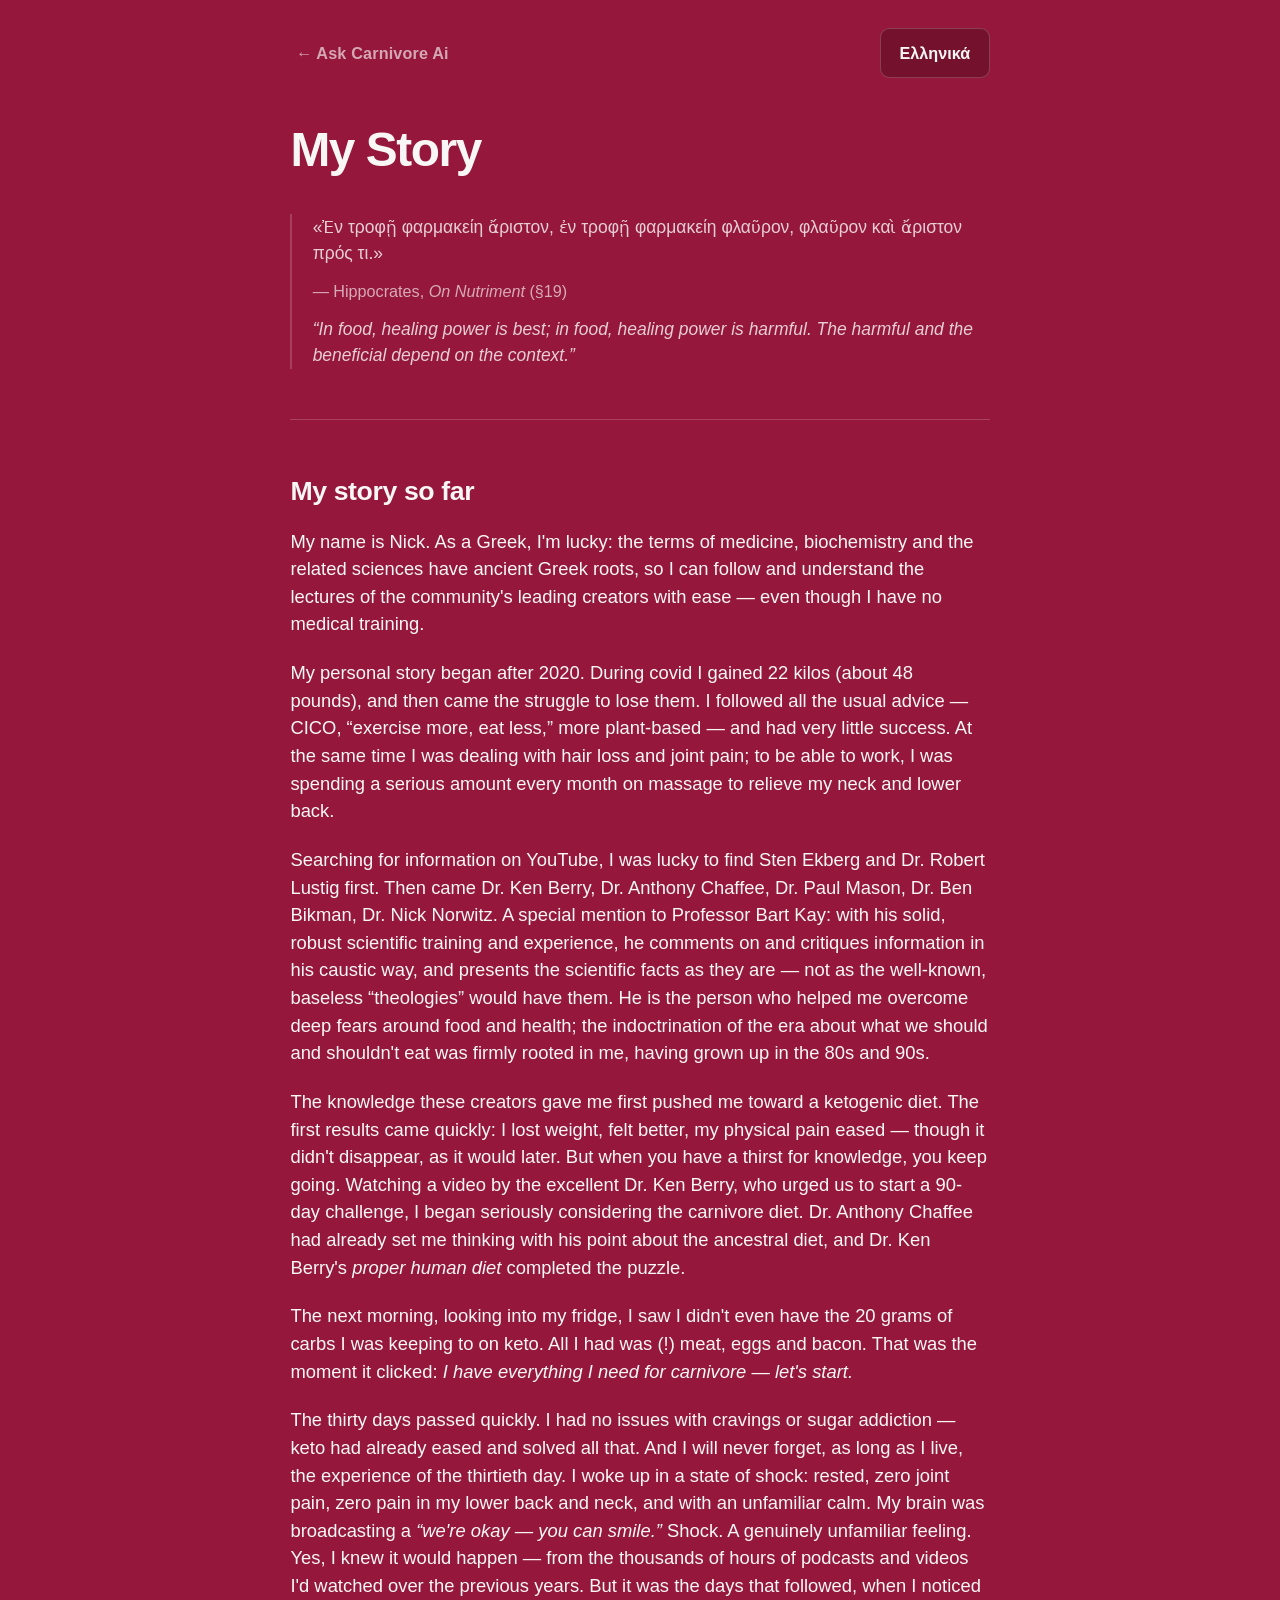
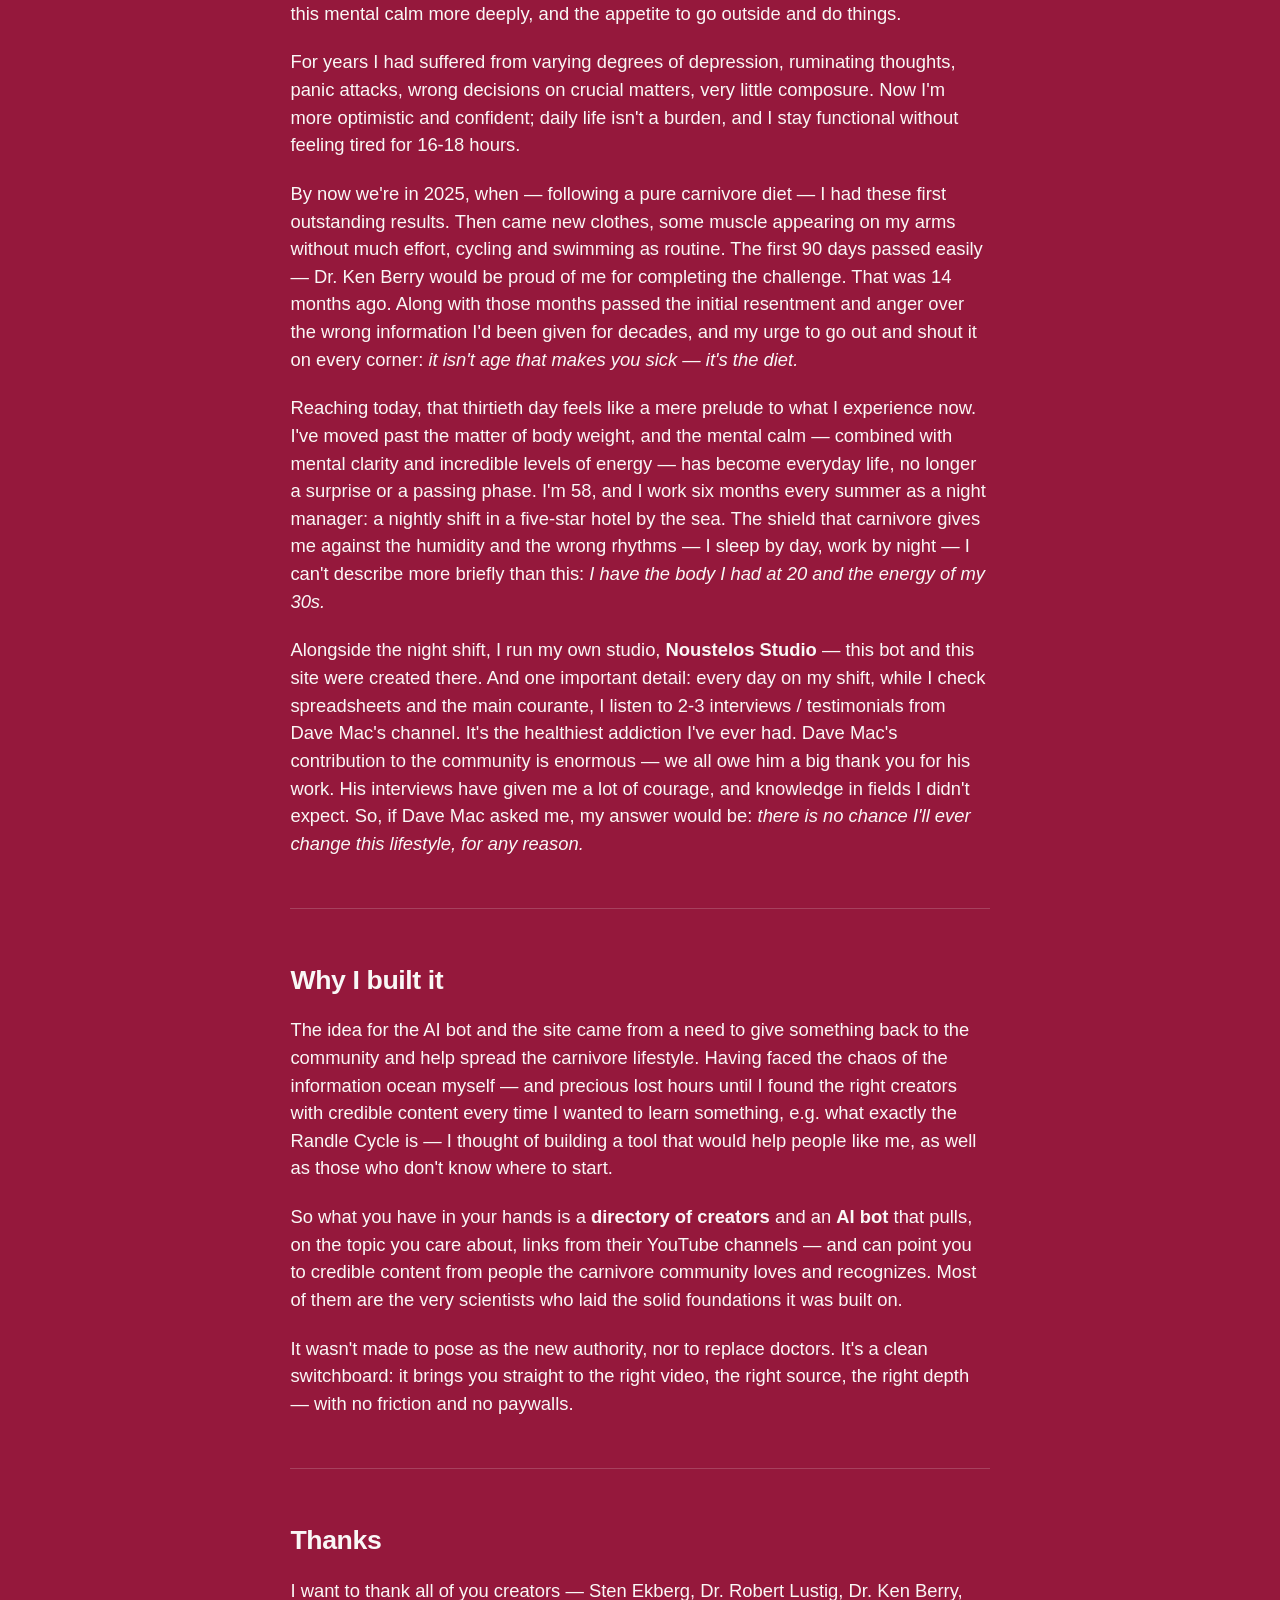
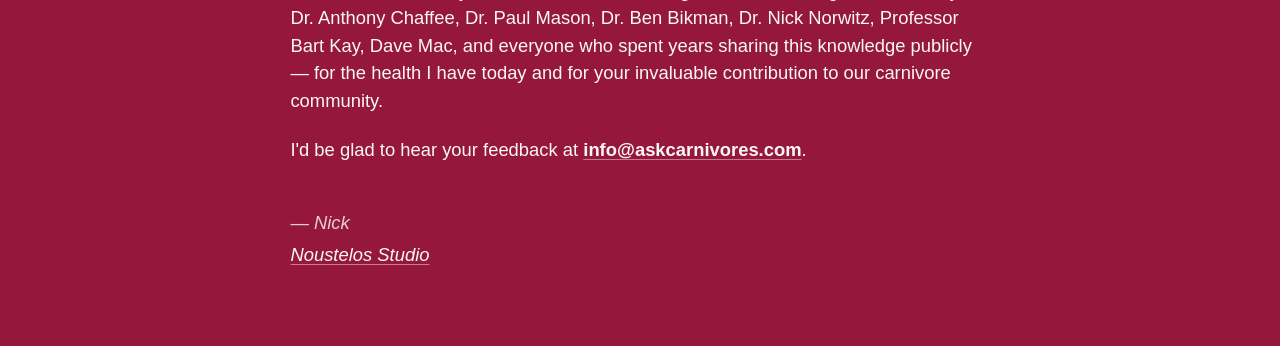
==== about.html @ 3eca60e2 "Give the site a page that says who built it and why /about is the first page here meant to be read r" ====
<!doctype html>
<html lang="en">
<head>
<meta charset="utf-8">
<meta name="viewport" content="width=device-width, initial-scale=1">
<title>My Story — Ask Carnivore Ai</title>
<meta name="description" content="Why Ask Carnivore Ai exists, and the personal story behind it — in English and in Greek.">
<meta name="theme-color" content="#4a1024">
<meta property="og:title" content="My Story — Ask Carnivore Ai">
<meta property="og:description" content="Why Ask Carnivore Ai exists, and the personal story behind it.">
<meta property="og:type" content="article">
<meta property="og:url" content="https://askcarnivore.com/about">
<link rel="icon" href="data:image/svg+xml,%3Csvg xmlns='http://www.w3.org/2000/svg' viewBox='0 0 100 100'%3E%3Ctext y='.9em' font-size='90'%3E%F0%9F%A5%A9%3C/text%3E%3C/svg%3E">
<style>
  /* ------------------------------------------------------------------
     /about — the one page on this site that is read rather than used.

     Deliberately still. The landing cycles through three colours over 27s
     and morphs its mark every 10.8s; underneath two thousand words of
     prose that is a distraction, not an identity. So this page keeps the
     palette and drops the motion, the same trade /embed already makes:
     one resting colour (--c1, wine), no mark, no vignette.

     Bilingual by duplication, not by templating. Both languages ship in
     the markup; English is the one that survives with JavaScript off,
     exactly as the landing's status strip does. The switch at the top is
     the prototype for the landing's own EN/EL toggle — same regex, same
     localStorage key ('lang'), so the two will agree when it lands.
     ------------------------------------------------------------------ */

  *, *::before, *::after {
    border: 0;
    box-sizing: border-box;
    margin: 0;
    padding: 0;
  }

  :root {
    --c1: hsl(343 72% 34%);          /* wine — the landing's resting colour */

    --fg:       hsl(20 20% 97%);
    --fg-soft:  hsl(20 18% 97% / .82);
    --rule:     hsl(20 18% 97% / .18);

    --font: ui-sans-serif, -apple-system, BlinkMacSystemFont, "Segoe UI", Inter,
            Helvetica, Arial, sans-serif;

    font-size: clamp(1rem, 0.95rem + 0.25vw, 1.2rem);
  }

  body {
    min-height: 100svh;
    padding: 1.5rem 1.25rem 4rem;
    /* Static. No animation property at all — see the note at the top. */
    background-color: var(--c1);
    color: var(--fg);
    font-family: var(--font);
    line-height: 1.5;
    -webkit-font-smoothing: antialiased;
    text-rendering: optimizeLegibility;
    overflow-x: hidden;
  }

  /* ---- top bar: the way back, and the way into the other language ---- */

  .bar {
    display: flex;
    align-items: center;
    justify-content: space-between;
    gap: 1rem;
    width: 100%;
    max-width: 38rem;
    margin: 0 auto 2.5rem;
  }

  .home {
    padding: .5rem .3rem;
    color: var(--fg-soft);
    font-size: clamp(.78rem, 3vw, .88rem);
    font-weight: 600;
    letter-spacing: .01em;
    text-decoration: none;
    opacity: .78;
    transition: opacity .25s ease;
  }

  .home:hover,
  .home:focus-visible { opacity: 1; }

  /* Words, not a flag and not "EN | EL": the audience skews 50+ and a
     two-letter code is not a thing you recognise as a control (§16). The
     button always names the language you would be switching TO. */
  .lang {
    flex: none;
    padding: .6rem 1rem;
    /* 2.75rem — a comfortable tap target on a phone, per the same rule. */
    min-height: 2.75rem;
    border: 1px solid var(--rule);
    border-radius: .5rem;
    background: hsl(0 0% 0% / .22);
    color: var(--fg);
    font: inherit;
    font-size: clamp(.78rem, 3vw, .88rem);
    font-weight: 600;
    line-height: 1;
    cursor: pointer;
    transition: background-color .2s ease, border-color .2s ease;
  }

  .lang:hover,
  .lang:focus-visible { background: hsl(0 0% 0% / .34); border-color: hsl(20 18% 97% / .34); }

  .home:focus-visible,
  .lang:focus-visible {
    border-radius: .5rem;
    outline: 2px solid hsl(0 0% 100% / .75);
    outline-offset: 2px;
  }

  /* ---- the reading column ---- */

  article {
    width: 100%;
    max-width: 38rem;
    margin: 0 auto;
  }

  h1 {
    margin-bottom: 2rem;
    font-size: clamp(1.9rem, 7vw, 2.6rem);
    font-weight: 700;
    letter-spacing: -.03em;
    line-height: 1.1;
    text-wrap: balance;
  }

  h2 {
    margin: 3rem 0 1.1rem;
    font-size: clamp(1.2rem, 4.5vw, 1.45rem);
    font-weight: 700;
    letter-spacing: -.015em;
    line-height: 1.2;
  }

  p { margin-bottom: 1.15rem; }

  p:last-child { margin-bottom: 0; }

  /* The epigraph. The Greek is the source, the English under it a gloss —
     so the quotation carries both on both versions of the page, and only
     the attribution line changes language. */
  blockquote {
    margin-bottom: 2.5rem;
    padding-left: 1.1rem;
    border-left: 2px solid var(--rule);
    color: var(--fg-soft);
  }

  blockquote p { margin-bottom: .7rem; font-size: .95em; }
  blockquote p:last-child { margin-bottom: 0; }

  .cite { font-size: .88em; opacity: .8; }
  .gloss { font-style: italic; }

  hr {
    height: 1px;
    margin: 2.75rem 0;
    background: var(--rule);
  }

  /* The sign-off: quieter than the body, and set apart from it. */
  .sign {
    margin-top: 2.5rem;
    color: var(--fg-soft);
    font-style: italic;
  }

  .sign p { margin-bottom: .2rem; }

  a:not(.home):not(.lang) {
    color: var(--fg);
    text-decoration: underline;
    text-underline-offset: .18em;
    text-decoration-color: hsl(20 18% 97% / .45);
    transition: text-decoration-color .25s ease;
  }

  a:not(.home):not(.lang):hover,
  a:not(.home):not(.lang):focus-visible { text-decoration-color: var(--fg); }

  a:not(.home):not(.lang):focus-visible {
    border-radius: .2rem;
    outline: 2px solid hsl(0 0% 100% / .75);
    outline-offset: 2px;
  }

  @media (prefers-reduced-motion: reduce) {
    *, *::before, *::after { transition: none !important; }
  }
</style>
</head>
<body>

  <nav class="bar">
    <!-- Not translated, and deliberately so: the label is the wordmark, which
         is the same in both languages. The arrow carries the "back". -->
    <a class="home" href="/">← Ask Carnivore Ai</a>

    <!-- Hidden until the script takes it over, so a visitor without
         JavaScript is never handed a button that does nothing — the same
         reasoning that makes the landing build its × in script. -->
    <button class="lang" id="lang" type="button" hidden>Ελληνικά</button>
  </nav>

  <!-- ================================================================
       Both languages ship in full. English first and unhidden: it is the
       fallback when there is no script to make a choice.
       ================================================================ -->

  <article id="en" lang="en">
    <h1>My Story</h1>

    <blockquote>
      <p lang="grc">«Ἐν τροφῇ φαρμακείη ἄριστον, ἐν τροφῇ φαρμακείη φλαῦρον, φλαῦρον καὶ ἄριστον πρός τι.»</p>
      <p class="cite">— Hippocrates, <em>On Nutriment</em> (§19)</p>
      <p class="gloss">“In food, healing power is best; in food, healing power is harmful. The harmful and the beneficial depend on the context.”</p>
    </blockquote>

    <hr>

    <h2>My story so far</h2>

    <p>My name is Nick. As a Greek, I'm lucky: the terms of medicine, biochemistry and the related sciences have ancient Greek roots, so I can follow and understand the lectures of the community's leading creators with ease — even though I have no medical training.</p>

    <p>My personal story began after 2020. During covid I gained 22 kilos (about 48 pounds), and then came the struggle to lose them. I followed all the usual advice — CICO, “exercise more, eat less,” more plant-based — and had very little success. At the same time I was dealing with hair loss and joint pain; to be able to work, I was spending a serious amount every month on massage to relieve my neck and lower back.</p>

    <p>Searching for information on YouTube, I was lucky to find Sten Ekberg and Dr. Robert Lustig first. Then came Dr. Ken Berry, Dr. Anthony Chaffee, Dr. Paul Mason, Dr. Ben Bikman, Dr. Nick Norwitz. A special mention to Professor Bart Kay: with his solid, robust scientific training and experience, he comments on and critiques information in his caustic way, and presents the scientific facts as they are — not as the well-known, baseless “theologies” would have them. He is the person who helped me overcome deep fears around food and health; the indoctrination of the era about what we should and shouldn't eat was firmly rooted in me, having grown up in the 80s and 90s.</p>

    <p>The knowledge these creators gave me first pushed me toward a ketogenic diet. The first results came quickly: I lost weight, felt better, my physical pain eased — though it didn't disappear, as it would later. But when you have a thirst for knowledge, you keep going. Watching a video by the excellent Dr. Ken Berry, who urged us to start a 90-day challenge, I began seriously considering the carnivore diet. Dr. Anthony Chaffee had already set me thinking with his point about the ancestral diet, and Dr. Ken Berry's <em>proper human diet</em> completed the puzzle.</p>

    <p>The next morning, looking into my fridge, I saw I didn't even have the 20 grams of carbs I was keeping to on keto. All I had was (!) meat, eggs and bacon. That was the moment it clicked: <em>I have everything I need for carnivore — let's start.</em></p>

    <p>The thirty days passed quickly. I had no issues with cravings or sugar addiction — keto had already eased and solved all that. And I will never forget, as long as I live, the experience of the thirtieth day. I woke up in a state of shock: rested, zero joint pain, zero pain in my lower back and neck, and with an unfamiliar calm. My brain was broadcasting a <em>“we're okay — you can smile.”</em> Shock. A genuinely unfamiliar feeling. Yes, I knew it would happen — from the thousands of hours of podcasts and videos I'd watched over the previous years. But it was the days that followed, when I noticed this mental calm more deeply, and the appetite to go outside and do things.</p>

    <p>For years I had suffered from varying degrees of depression, ruminating thoughts, panic attacks, wrong decisions on crucial matters, very little composure. Now I'm more optimistic and confident; daily life isn't a burden, and I stay functional without feeling tired for 16-18 hours.</p>

    <p>By now we're in 2025, when — following a pure carnivore diet — I had these first outstanding results. Then came new clothes, some muscle appearing on my arms without much effort, cycling and swimming as routine. The first 90 days passed easily — Dr. Ken Berry would be proud of me for completing the challenge. That was 14 months ago. Along with those months passed the initial resentment and anger over the wrong information I'd been given for decades, and my urge to go out and shout it on every corner: <em>it isn't age that makes you sick — it's the diet.</em></p>

    <p>Reaching today, that thirtieth day feels like a mere prelude to what I experience now. I've moved past the matter of body weight, and the mental calm — combined with mental clarity and incredible levels of energy — has become everyday life, no longer a surprise or a passing phase. I'm 58, and I work six months every summer as a night manager: a nightly shift in a five-star hotel by the sea. The shield that carnivore gives me against the humidity and the wrong rhythms — I sleep by day, work by night — I can't describe more briefly than this: <em>I have the body I had at 20 and the energy of my 30s.</em></p>

    <p>Alongside the night shift, I run my own studio, <strong>Noustelos Studio</strong> — this bot and this site were created there. And one important detail: every day on my shift, while I check spreadsheets and the main courante, I listen to 2-3 interviews / testimonials from Dave Mac's channel. It's the healthiest addiction I've ever had. Dave Mac's contribution to the community is enormous — we all owe him a big thank you for his work. His interviews have given me a lot of courage, and knowledge in fields I didn't expect. So, if Dave Mac asked me, my answer would be: <em>there is no chance I'll ever change this lifestyle, for any reason.</em></p>

    <hr>

    <h2>Why I built it</h2>

    <p>The idea for the AI bot and the site came from a need to give something back to the community and help spread the carnivore lifestyle. Having faced the chaos of the information ocean myself — and precious lost hours until I found the right creators with credible content every time I wanted to learn something, e.g. what exactly the Randle Cycle is — I thought of building a tool that would help people like me, as well as those who don't know where to start.</p>

    <p>So what you have in your hands is a <strong>directory of creators</strong> and an <strong>AI bot</strong> that pulls, on the topic you care about, links from their YouTube channels — and can point you to credible content from people the carnivore community loves and recognizes. Most of them are the very scientists who laid the solid foundations it was built on.</p>

    <p>It wasn't made to pose as the new authority, nor to replace doctors. It's a clean switchboard: it brings you straight to the right video, the right source, the right depth — with no friction and no paywalls.</p>

    <hr>

    <h2>Thanks</h2>

    <p>I want to thank all of you creators — Sten Ekberg, Dr. Robert Lustig, Dr. Ken Berry, Dr. Anthony Chaffee, Dr. Paul Mason, Dr. Ben Bikman, Dr. Nick Norwitz, Professor Bart Kay, Dave Mac, and everyone who spent years sharing this knowledge publicly — for the health I have today and for your invaluable contribution to our carnivore community.</p>

    <!-- email_off, exactly as in the landing's footer: Cloudflare's Email
         Address Obfuscation (Scrape Shield, on by default) would otherwise
         rewrite this into a "[email protected]" placeholder and inject a
         decode script to restore it — a script this page's CSP blocks. -->
    <p>I'd be glad to hear your feedback at <strong><!--email_off--><a href="mailto:info@askcarnivores.com">info@askcarnivores.com</a><!--/email_off--></strong>.</p>

    <div class="sign">
      <p>— Nick</p>
      <p><a href="https://noustelos.gr" target="_blank" rel="noopener">Noustelos Studio</a></p>
    </div>
  </article>

  <article id="el" lang="el" hidden>
    <h1>Η ιστορία μου</h1>

    <blockquote>
      <p lang="grc">«Ἐν τροφῇ φαρμακείη ἄριστον, ἐν τροφῇ φαρμακείη φλαῦρον, φλαῦρον καὶ ἄριστον πρός τι.»</p>
      <p class="cite">— Ιπποκράτης, <em>Περί Τροφής</em> (§19)</p>
      <p class="gloss">«Στην τροφή υπάρχει θεραπευτική δύναμη άριστη· στην τροφή υπάρχει και βλαβερή. Το βλαβερό και το άριστο εξαρτώνται από την περίπτωση.»</p>
    </blockquote>

    <hr>

    <h2>Η ιστορία μου μέχρι τώρα</h2>

    <p>Με λένε Nick. Σαν Έλληνας είμαι τυχερός: οι όροι της ιατρικής, της βιοχημείας και των συναφών επιστημών έχουν αρχαιοελληνικές ρίζες, έτσι παρακολουθώ και κατανοώ άνετα τις διαλέξεις των επιφανών δημιουργών της κοινότητας — παρότι δεν έχω ιατρική εκπαίδευση.</p>

    <p>Η προσωπική μου ιστορία ξεκίνησε μετά το 2020. Την εποχή του covid πήρα 22 κιλά (περίπου 48 pounds), και μετά άρχισε ο αγώνας να τα χάσω. Ακολούθησα όλα τα γνωστά — CICO, «ασκήσου περισσότερο, φάε λιγότερο», περισσότερο plant-based — και είχα ελάχιστη επιτυχία. Την ίδια στιγμή αντιμετώπιζα τριχόπτωση και πόνους στις αρθρώσεις· για να μπορώ να δουλεύω, ξόδευα κάθε μήνα ένα σοβαρό ποσό σε μασάζ για ανακούφιση στον αυχένα και τη μέση.</p>

    <p>Αναζητώντας πληροφορίες στο YouTube, είχα την τύχη να βρω πρώτους τον Sten Ekberg και τον Dr. Robert Lustig. Ακολούθησαν ο Dr. Ken Berry, ο Dr. Anthony Chaffee, ο Dr. Paul Mason, ο Dr. Ben Bikman, ο Dr. Nick Norwitz. Ειδική μνεία στον καθηγητή Bart Kay: με τη στέρεη, robust επιστημονική κατάρτιση και εμπειρία του, σχολιάζει και κριτικάρει με καυστικό τρόπο τις πληροφορίες και παρουσιάζει τα επιστημονικά γεγονότα όπως είναι — όχι όπως τα θέλουν οι γνωστές, ανυπόστατες «θεολογίες». Είναι ο άνθρωπος που με βοήθησε να ξεπεράσω ισχυρές φοβίες γύρω από τη διατροφή και την υγεία· το indoctrination της εποχής για το τι πρέπει και τι δεν πρέπει να τρώμε ήταν βαθιά ριζωμένο μέσα μου, καθώς μεγάλωσα στα 80s και τα 90s.</p>

    <p>Η γνώση που μου έδωσαν αυτοί οι δημιουργοί με ώθησε αρχικά στην κετογονική διατροφή. Γρήγορα ήρθαν τα πρώτα αποτελέσματα: έχασα κιλά, ένιωσα καλύτερα, μειώθηκαν οι σωματικοί πόνοι — αλλά δεν εξαφανίστηκαν, όπως θα γινόταν αργότερα. Όταν όμως έχεις τη δίψα για γνώση, συνεχίζεις. Παρακολουθώντας ένα βίντεο του εξαιρετικού Dr. Ken Berry, που μας παρότρυνε να ξεκινήσουμε ένα 90-day challenge, άρχισα να σκέφτομαι σοβαρά να ακολουθήσω την carnivore διατροφή. Με είχε ήδη βάλει σε σκέψεις ο Dr. Anthony Chaffee με την επισήμανσή του για την ancestral diet, και η <em>proper human diet</em> του Dr. Ken Berry αλληλοσυμπλήρωσαν το παζλ.</p>

    <p>Την επόμενη μέρα το πρωί, κοιτάζοντας το ψυγείο μου, είδα ότι δεν είχα καν τα 20 γραμμάρια υδατανθράκων που ακολουθούσα στην keto. Είχα μόνο (!) κρέας, αβγά και bacon. Εκείνη τη στιγμή έγινε το κλικ: <em>έχω ό,τι χρειάζομαι για carnivore — ας το ξεκινήσω.</em></p>

    <p>Οι τριάντα μέρες πέρασαν γρήγορα. Δεν είχα θέματα με cravings ή sugar addiction — η keto τα είχε ήδη απαλύνει και λύσει όλα αυτά. Και δεν θα ξεχάσω ποτέ όσο ζω την εμπειρία της τριακοστής ημέρας. Ξύπνησα σε κατάσταση σοκ: ξεκούραστος, μηδέν πόνοι στις αρθρώσεις, μηδέν πόνοι στη μέση και τον αυχένα, και με μια πρωτόγνωρη ηρεμία. Ο εγκέφαλος εξέπεμπε ένα <em>«είμαστε καλά· μπορείς να χαμογελάσεις»</em>. Σοκ. Ένα αληθινά πρωτόγνωρο συναίσθημα. Ναι, το ήξερα ότι θα συμβεί — από τις χιλιάδες ώρες podcasts και βίντεο που είχα παρακολουθήσει τα προηγούμενα χρόνια. Αλλά ήταν οι μέρες που ακολούθησαν, όπου πρόσεξα περισσότερο αυτή την ψυχική ηρεμία και την όρεξη να βγω έξω, να κάνω πράγματα.</p>

    <p>Για χρόνια υπέφερα από διάφορες διαβαθμίσεις κατάθλιψης, ruminating thoughts, κρίσεις πανικού, λάθος αποφάσεις σε καίρια θέματα, ελάχιστη ψυχραιμία. Πλέον είμαι πιο αισιόδοξος και με αυτοπεποίθηση· η καθημερινότητα δεν είναι βάρος, και είμαι λειτουργικός χωρίς να νιώθω κούραση για 16-18 ώρες.</p>

    <p>Βρισκόμαστε πλέον στο 2025, όταν, ακολουθώντας pure carnivore διατροφή, είχα αυτά τα πρώτα εξαιρετικά αποτελέσματα. Ακολούθησαν αγορές νέων ρούχων, κάποιοι μύες στα χέρια που εμφανίστηκαν χωρίς μεγάλη προσπάθεια, ποδήλατο και κολύμπι ως καθημερινότητα. Οι πρώτες 90 ημέρες πέρασαν άνετα — ο Dr. Ken Berry θα ήταν περήφανος για μένα για την επιτυχή εκπλήρωση του challenge. Από τότε πέρασαν 14 μήνες. Μαζί τους πέρασε και η αρχική αγανάκτηση, ο θυμός για τις λάθος πληροφορίες που μου έδιναν όλες αυτές τις δεκαετίες, και η ανάγκη μου να βγω να το φωνάξω σε κάθε γωνιά: <em>δεν είναι η ηλικία που σας κάνει άρρωστους — είναι η διατροφή.</em></p>

    <p>Φτάνοντας στο σήμερα, εκείνη η τριακοστή ημέρα μοιάζει απλό προεόρτιο για όσα βιώνω τώρα. Έχω ξεπεράσει το θέμα του σωματικού βάρους, και η ψυχική ηρεμία — σε συνδυασμό με πνευματική διαύγεια και απίστευτα επίπεδα ενέργειας — έχει γίνει καθημερινότητα, που έπαψε πια να είναι έκπληξη ή περιοδικό φαινόμενο. Είμαι 58 ετών και εργάζομαι έξι μήνες κάθε καλοκαίρι ως night manager: καθημερινή νυχτερινή βάρδια σε πεντάστερο ξενοδοχείο, δίπλα στη θάλασσα. Την ασπίδα της carnivore απέναντι στην υγρασία και στους λάθος βιορυθμούς — κοιμάμαι μέρα, δουλεύω νύχτα — δεν την περιγράφω συντομότερα από αυτή τη φράση: <em>έχω το σώμα που είχα στα 20 και την ενέργεια των 30 μου.</em></p>

    <p>Παράλληλα με τη νυχτερινή βάρδια, τρέχω το προσωπικό μου studio, το <strong>Noustelos Studio</strong> — από εκεί δημιουργήθηκαν αυτό το bot και το site. Και μια σημαντική λεπτομέρεια: καθημερινά στη βάρδια, όταν ελέγχω λογιστικά φύλλα και το main courante, ακούω 2-3 συνεντεύξεις / testimonials από το κανάλι του Dave Mac. Είναι το πιο υγιές addiction που είχα ποτέ στη ζωή μου. Η συνεισφορά του Dave Mac στην κοινότητα είναι τεράστια — του οφείλουμε όλοι ένα μεγάλο ευχαριστώ για το έργο του. Οι συνεντεύξεις του μού έχουν δώσει πολύ κουράγιο, αλλά και γνώσεις σε πεδία που δεν περίμενα. Οπότε, αν ο Dave Mac με ρωτούσε, θα του απαντούσα: <em>δεν υπάρχει περίπτωση να αλλάξω αυτό το lifestyle στο μέλλον, για κανέναν λόγο.</em></p>

    <hr>

    <h2>Γιατί το έφτιαξα</h2>

    <p>Η ιδέα για το AI bot και το site γεννήθηκε από την ανάγκη να προσφέρω κάτι πίσω στην κοινότητα και να βοηθήσω στη διάδοση του carnivore lifestyle. Έχοντας αντιμετωπίσει ο ίδιος το χάος στον ωκεανό της πληροφορίας — και πολύτιμες χαμένες ώρες μέχρι να βρω σωστούς δημιουργούς με έγκυρο περιεχόμενο κάθε φορά που ήθελα να μάθω κάτι, π.χ. τι ακριβώς είναι το Randle Cycle — σκέφτηκα να φτιάξω ένα εργαλείο που θα βοηθήσει ανθρώπους σαν εμένα, αλλά και όσους δεν ξέρουν από πού να ξεκινήσουν.</p>

    <p>Έχετε λοιπόν στα χέρια σας ένα <strong>ευρετήριο δημιουργών</strong> και ένα <strong>AI bot</strong> που αντλεί, σχετικά με το θέμα που σας ενδιαφέρει, links από τα κανάλια τους στο YouTube — και μπορεί να σας κατευθύνει σε έγκυρο περιεχόμενο από ανθρώπους που αγαπάει και αναγνωρίζει η carnivore κοινότητα. Οι περισσότεροι είναι οι ίδιοι οι επιστήμονες που έβαλαν τις γερές βάσεις πάνω στις οποίες αυτή χτίστηκε.</p>

    <p>Δεν φτιάχτηκε για να παραστήσει τη νέα αυθεντία ούτε για να αντικαταστήσει τους γιατρούς. Είναι ένας καθαρός τηλεφωνητής/διανομέας: σας φέρνει κατευθείαν στο σωστό βίντεο, στη σωστή πηγή, στο σωστό επίπεδο βάθους — χωρίς τριβή και χωρίς paywalls.</p>

    <hr>

    <h2>Ευχαριστίες</h2>

    <p>Θέλω να ευχαριστήσω όλους εσάς τους δημιουργούς — τον Sten Ekberg, τον Dr. Robert Lustig, τον Dr. Ken Berry, τον Dr. Anthony Chaffee, τον Dr. Paul Mason, τον Dr. Ben Bikman, τον Dr. Nick Norwitz, τον καθηγητή Bart Kay, τον Dave Mac, και όλους όσους αφιέρωσαν χρόνια για να μοιραστούν αυτή τη γνώση δημόσια — για την υγεία που έχω σήμερα και για τη σημαντικότατη προσφορά σας στην carnivore κοινότητά μας.</p>

    <p>Θα χαρώ πολύ να έχω το feedback σας στο <strong><!--email_off--><a href="mailto:info@askcarnivores.com">info@askcarnivores.com</a><!--/email_off--></strong>.</p>

    <div class="sign">
      <p>— Nick</p>
      <p><a href="https://noustelos.gr" target="_blank" rel="noopener">Noustelos Studio</a></p>
    </div>
  </article>

<script>
  /* The language switch.

     Prototype for the landing's own EN/EL toggle, so the pieces it shares
     with the status strip are shared deliberately: the same /^el\b/i test
     against navigator.language, and the same try-wrapped localStorage —
     a locked-down browser throws on access rather than returning null, and
     a preference is not worth an exception that stops the file running.

     Precedence is: a stored choice first, the browser's language second.
     Once someone has picked, the browser stops getting a vote. */
  (function () {
    var en = document.getElementById('en');
    var el = document.getElementById('el');
    var button = document.getElementById('lang');

    var store = function (fn) { try { return fn(localStorage); } catch (e) { return null; } };

    var saved = store(function (s) { return s.getItem('lang'); });
    var lang = saved === 'el' || saved === 'en'
      ? saved
      : (/^el\b/i.test(navigator.language || '') ? 'el' : 'en');

    /* The button always names the language you would switch TO, which is
       also the language its own label is written in — so it reads to
       someone who cannot read the page they are currently looking at. */
    function apply(next) {
      lang = next;
      var greek = lang === 'el';

      en.hidden = greek;
      el.hidden = !greek;

      document.documentElement.lang = lang;
      document.title = greek
        ? 'Η ιστορία μου — Ask Carnivore Ai'
        : 'My Story — Ask Carnivore Ai';

      button.textContent = greek ? 'English' : 'Ελληνικά';
      button.setAttribute('lang', greek ? 'en' : 'el');
      button.setAttribute('aria-label', greek ? 'Switch to English' : 'Αλλαγή στα ελληνικά');
    }

    apply(lang);
    button.hidden = false;

    button.addEventListener('click', function () {
      var next = lang === 'el' ? 'en' : 'el';
      apply(next);
      store(function (s) { return s.setItem('lang', next); });
      window.scrollTo({ top: 0 });
    });
  })();
</script>
</body>
</html>
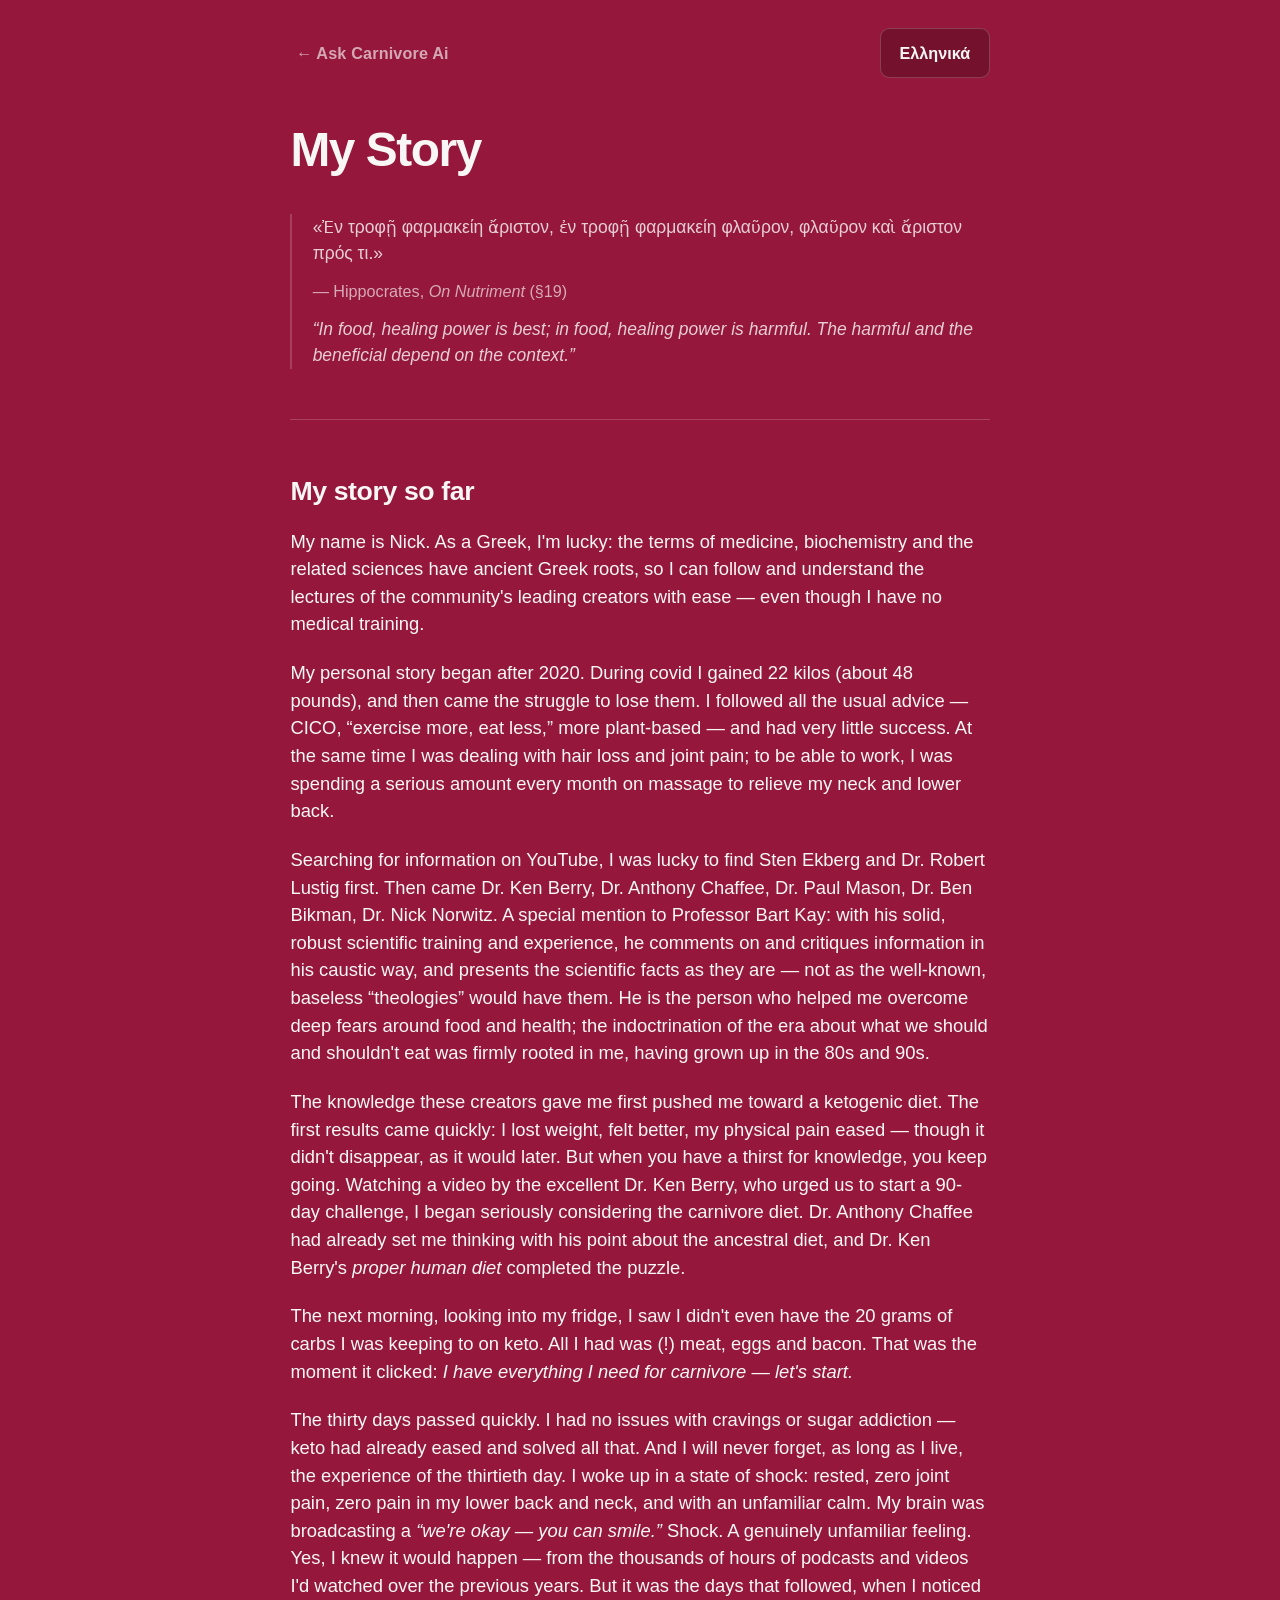
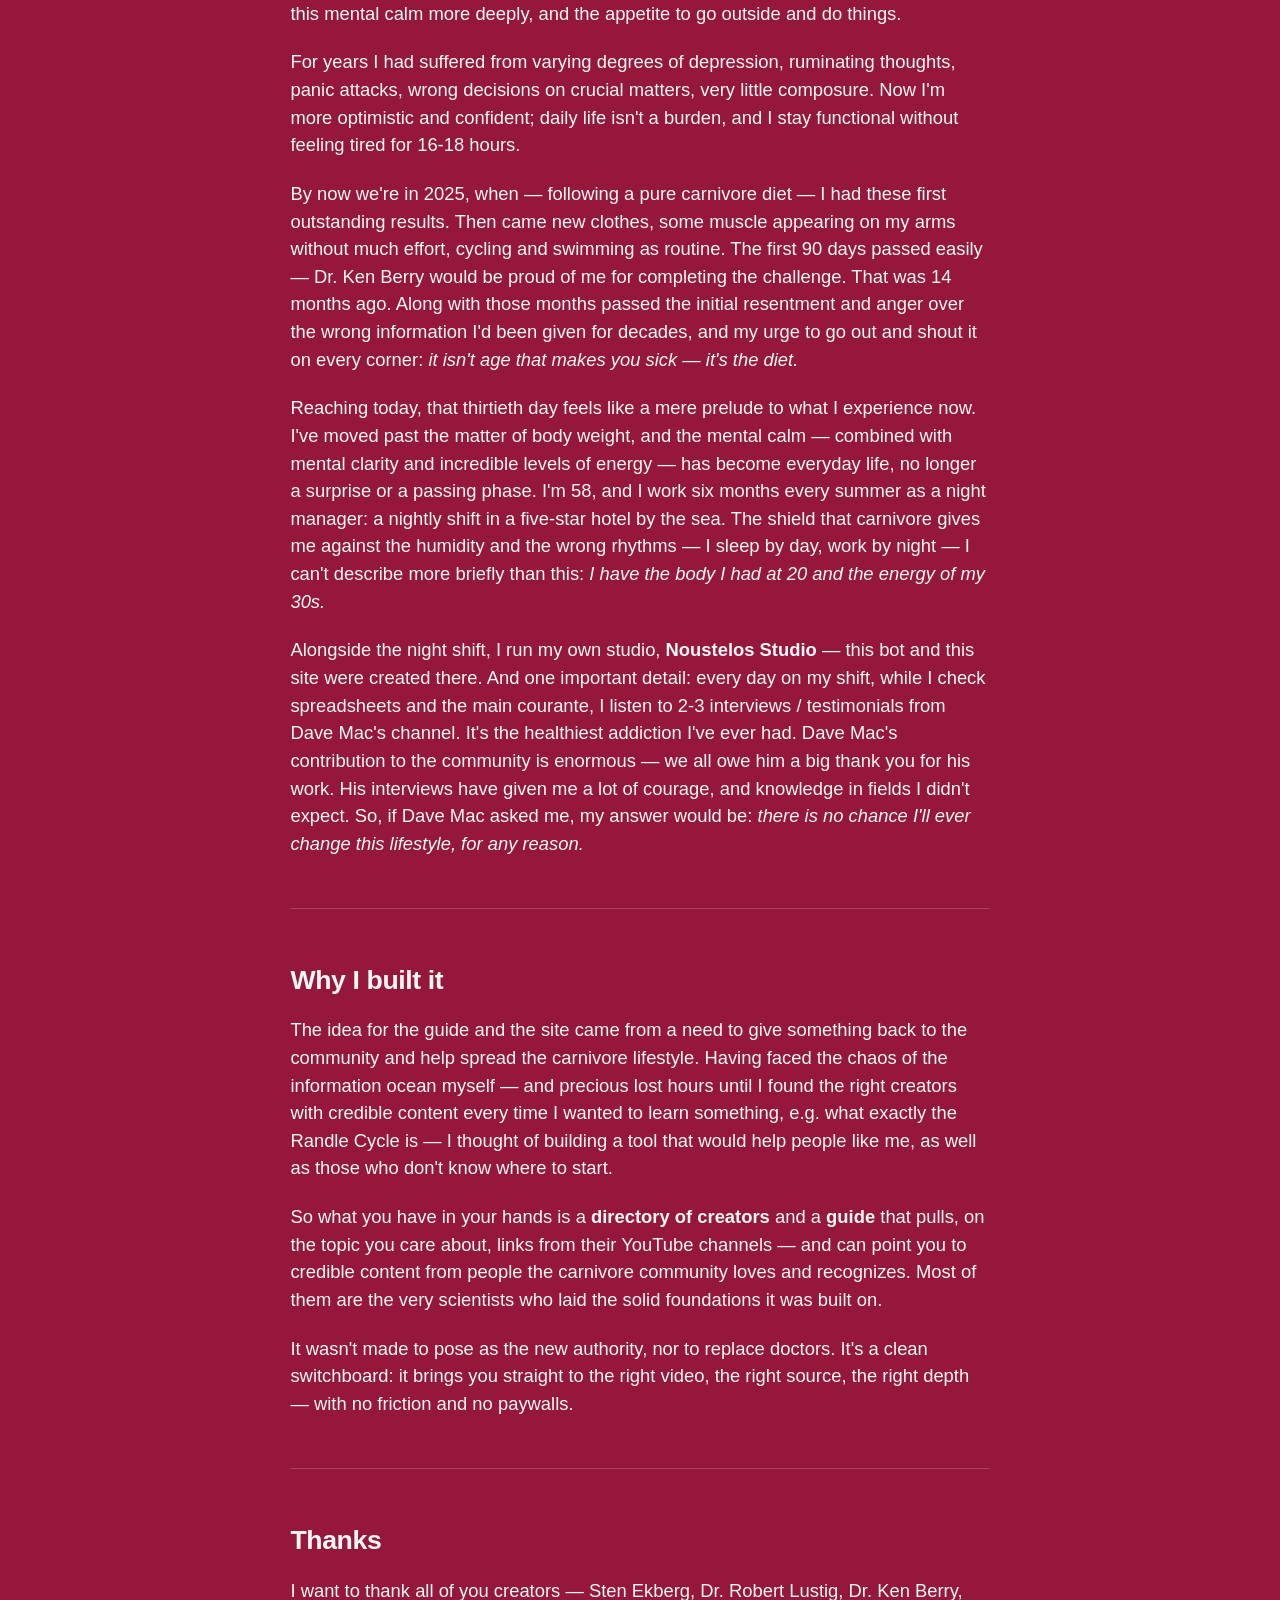
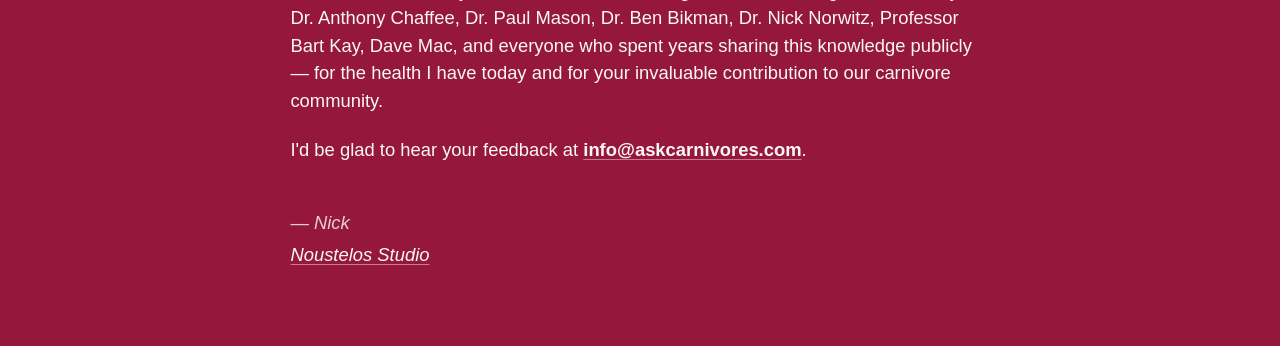
==== commit e2823c31: "Say "guide", and write down that the portal now frames us The About page called this an "AI bot" in " ====
--- a/about.html
+++ b/about.html
@@ -254,9 +254,9 @@
 
     <h2>Why I built it</h2>
 
-    <p>The idea for the AI bot and the site came from a need to give something back to the community and help spread the carnivore lifestyle. Having faced the chaos of the information ocean myself — and precious lost hours until I found the right creators with credible content every time I wanted to learn something, e.g. what exactly the Randle Cycle is — I thought of building a tool that would help people like me, as well as those who don't know where to start.</p>
-
-    <p>So what you have in your hands is a <strong>directory of creators</strong> and an <strong>AI bot</strong> that pulls, on the topic you care about, links from their YouTube channels — and can point you to credible content from people the carnivore community loves and recognizes. Most of them are the very scientists who laid the solid foundations it was built on.</p>
+    <p>The idea for the guide and the site came from a need to give something back to the community and help spread the carnivore lifestyle. Having faced the chaos of the information ocean myself — and precious lost hours until I found the right creators with credible content every time I wanted to learn something, e.g. what exactly the Randle Cycle is — I thought of building a tool that would help people like me, as well as those who don't know where to start.</p>
+
+    <p>So what you have in your hands is a <strong>directory of creators</strong> and a <strong>guide</strong> that pulls, on the topic you care about, links from their YouTube channels — and can point you to credible content from people the carnivore community loves and recognizes. Most of them are the very scientists who laid the solid foundations it was built on.</p>
 
     <p>It wasn't made to pose as the new authority, nor to replace doctors. It's a clean switchboard: it brings you straight to the right video, the right source, the right depth — with no friction and no paywalls.</p>
 
@@ -315,9 +315,9 @@
 
     <h2>Γιατί το έφτιαξα</h2>
 
-    <p>Η ιδέα για το AI bot και το site γεννήθηκε από την ανάγκη να προσφέρω κάτι πίσω στην κοινότητα και να βοηθήσω στη διάδοση του carnivore lifestyle. Έχοντας αντιμετωπίσει ο ίδιος το χάος στον ωκεανό της πληροφορίας — και πολύτιμες χαμένες ώρες μέχρι να βρω σωστούς δημιουργούς με έγκυρο περιεχόμενο κάθε φορά που ήθελα να μάθω κάτι, π.χ. τι ακριβώς είναι το Randle Cycle — σκέφτηκα να φτιάξω ένα εργαλείο που θα βοηθήσει ανθρώπους σαν εμένα, αλλά και όσους δεν ξέρουν από πού να ξεκινήσουν.</p>
-
-    <p>Έχετε λοιπόν στα χέρια σας ένα <strong>ευρετήριο δημιουργών</strong> και ένα <strong>AI bot</strong> που αντλεί, σχετικά με το θέμα που σας ενδιαφέρει, links από τα κανάλια τους στο YouTube — και μπορεί να σας κατευθύνει σε έγκυρο περιεχόμενο από ανθρώπους που αγαπάει και αναγνωρίζει η carnivore κοινότητα. Οι περισσότεροι είναι οι ίδιοι οι επιστήμονες που έβαλαν τις γερές βάσεις πάνω στις οποίες αυτή χτίστηκε.</p>
+    <p>Η ιδέα για τον οδηγό και το site γεννήθηκε από την ανάγκη να προσφέρω κάτι πίσω στην κοινότητα και να βοηθήσω στη διάδοση του carnivore lifestyle. Έχοντας αντιμετωπίσει ο ίδιος το χάος στον ωκεανό της πληροφορίας — και πολύτιμες χαμένες ώρες μέχρι να βρω σωστούς δημιουργούς με έγκυρο περιεχόμενο κάθε φορά που ήθελα να μάθω κάτι, π.χ. τι ακριβώς είναι το Randle Cycle — σκέφτηκα να φτιάξω ένα εργαλείο που θα βοηθήσει ανθρώπους σαν εμένα, αλλά και όσους δεν ξέρουν από πού να ξεκινήσουν.</p>
+
+    <p>Έχετε λοιπόν στα χέρια σας ένα <strong>ευρετήριο δημιουργών</strong> και έναν <strong>οδηγό</strong> που αντλεί, σχετικά με το θέμα που σας ενδιαφέρει, links από τα κανάλια τους στο YouTube — και μπορεί να σας κατευθύνει σε έγκυρο περιεχόμενο από ανθρώπους που αγαπάει και αναγνωρίζει η carnivore κοινότητα. Οι περισσότεροι είναι οι ίδιοι οι επιστήμονες που έβαλαν τις γερές βάσεις πάνω στις οποίες αυτή χτίστηκε.</p>
 
     <p>Δεν φτιάχτηκε για να παραστήσει τη νέα αυθεντία ούτε για να αντικαταστήσει τους γιατρούς. Είναι ένας καθαρός τηλεφωνητής/διανομέας: σας φέρνει κατευθείαν στο σωστό βίντεο, στη σωστή πηγή, στο σωστό επίπεδο βάθους — χωρίς τριβή και χωρίς paywalls.</p>
 
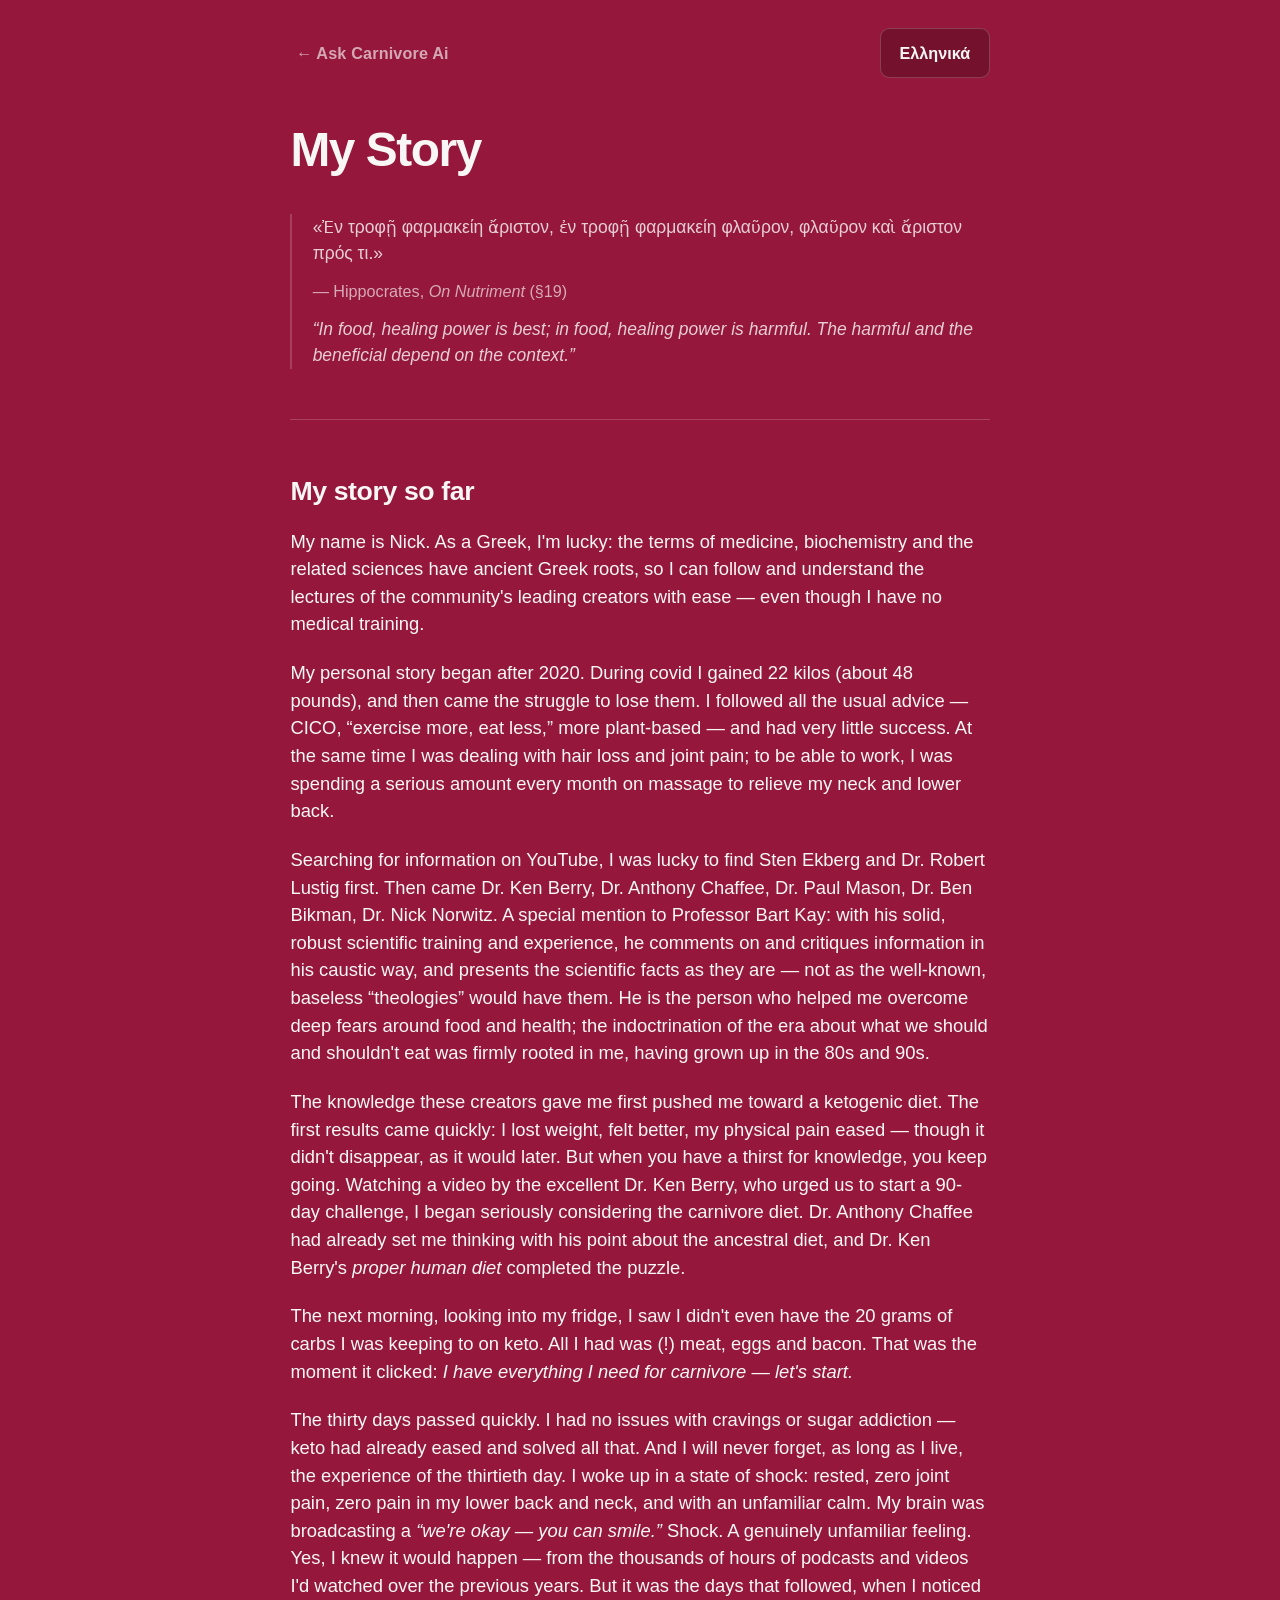
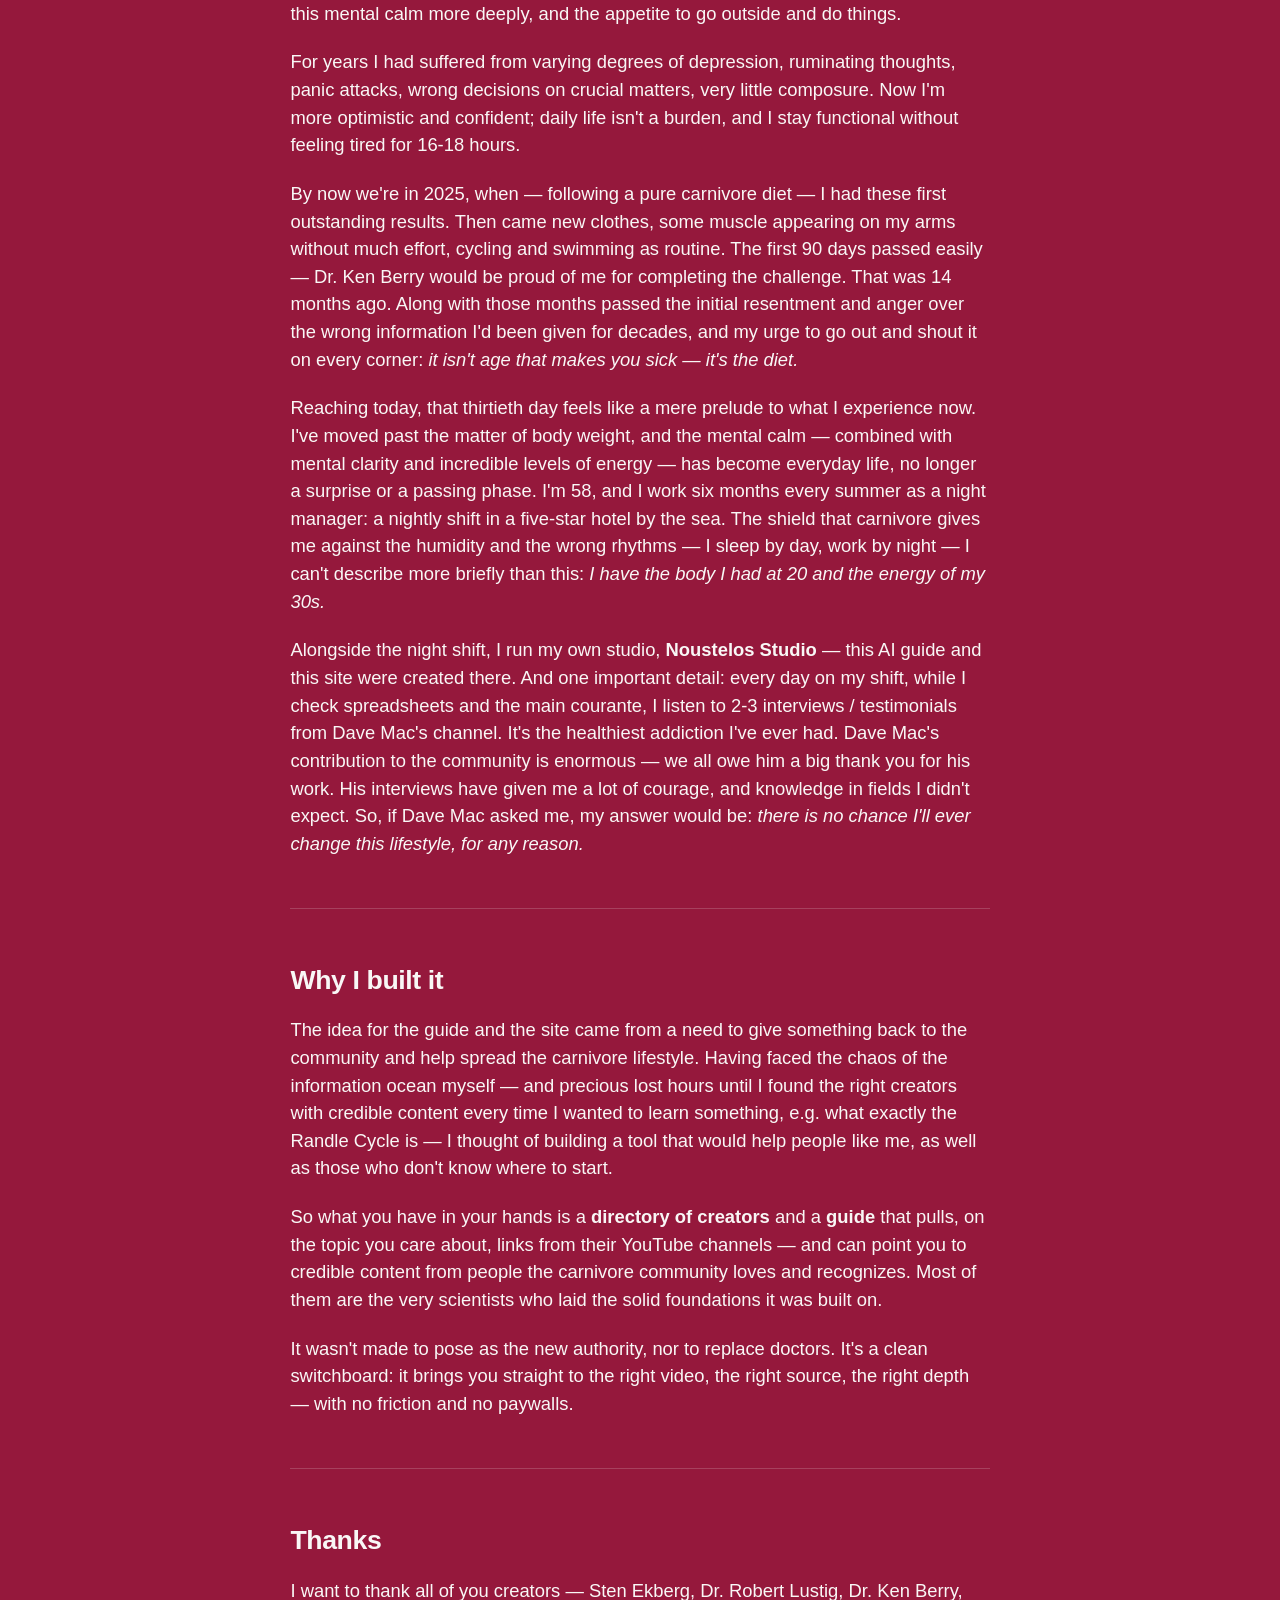
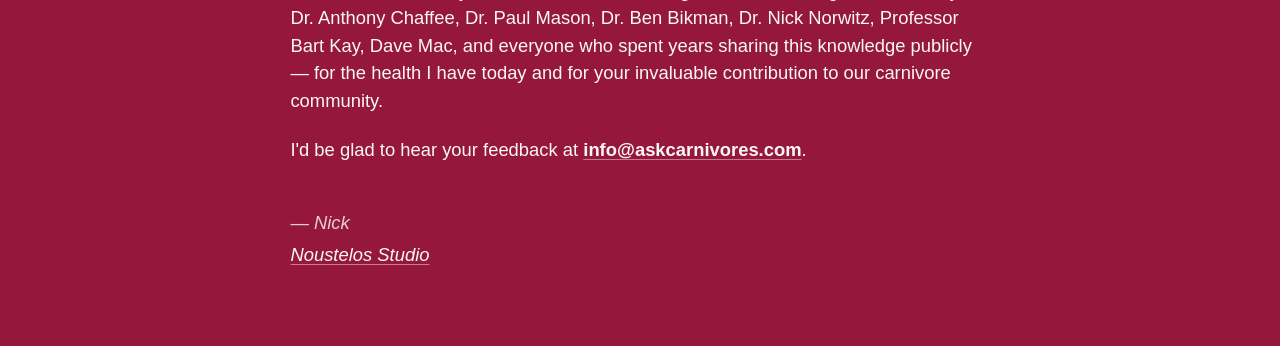
==== commit abfb6aca: "Say "AI guide" where My Story names what the studio built The studio sentence still called it "this " ====
--- a/about.html
+++ b/about.html
@@ -248,7 +248,7 @@
 
     <p>Reaching today, that thirtieth day feels like a mere prelude to what I experience now. I've moved past the matter of body weight, and the mental calm — combined with mental clarity and incredible levels of energy — has become everyday life, no longer a surprise or a passing phase. I'm 58, and I work six months every summer as a night manager: a nightly shift in a five-star hotel by the sea. The shield that carnivore gives me against the humidity and the wrong rhythms — I sleep by day, work by night — I can't describe more briefly than this: <em>I have the body I had at 20 and the energy of my 30s.</em></p>
 
-    <p>Alongside the night shift, I run my own studio, <strong>Noustelos Studio</strong> — this bot and this site were created there. And one important detail: every day on my shift, while I check spreadsheets and the main courante, I listen to 2-3 interviews / testimonials from Dave Mac's channel. It's the healthiest addiction I've ever had. Dave Mac's contribution to the community is enormous — we all owe him a big thank you for his work. His interviews have given me a lot of courage, and knowledge in fields I didn't expect. So, if Dave Mac asked me, my answer would be: <em>there is no chance I'll ever change this lifestyle, for any reason.</em></p>
+    <p>Alongside the night shift, I run my own studio, <strong>Noustelos Studio</strong> — this AI guide and this site were created there. And one important detail: every day on my shift, while I check spreadsheets and the main courante, I listen to 2-3 interviews / testimonials from Dave Mac's channel. It's the healthiest addiction I've ever had. Dave Mac's contribution to the community is enormous — we all owe him a big thank you for his work. His interviews have given me a lot of courage, and knowledge in fields I didn't expect. So, if Dave Mac asked me, my answer would be: <em>there is no chance I'll ever change this lifestyle, for any reason.</em></p>
 
     <hr>
 
@@ -309,7 +309,7 @@
 
     <p>Φτάνοντας στο σήμερα, εκείνη η τριακοστή ημέρα μοιάζει απλό προεόρτιο για όσα βιώνω τώρα. Έχω ξεπεράσει το θέμα του σωματικού βάρους, και η ψυχική ηρεμία — σε συνδυασμό με πνευματική διαύγεια και απίστευτα επίπεδα ενέργειας — έχει γίνει καθημερινότητα, που έπαψε πια να είναι έκπληξη ή περιοδικό φαινόμενο. Είμαι 58 ετών και εργάζομαι έξι μήνες κάθε καλοκαίρι ως night manager: καθημερινή νυχτερινή βάρδια σε πεντάστερο ξενοδοχείο, δίπλα στη θάλασσα. Την ασπίδα της carnivore απέναντι στην υγρασία και στους λάθος βιορυθμούς — κοιμάμαι μέρα, δουλεύω νύχτα — δεν την περιγράφω συντομότερα από αυτή τη φράση: <em>έχω το σώμα που είχα στα 20 και την ενέργεια των 30 μου.</em></p>
 
-    <p>Παράλληλα με τη νυχτερινή βάρδια, τρέχω το προσωπικό μου studio, το <strong>Noustelos Studio</strong> — από εκεί δημιουργήθηκαν αυτό το bot και το site. Και μια σημαντική λεπτομέρεια: καθημερινά στη βάρδια, όταν ελέγχω λογιστικά φύλλα και το main courante, ακούω 2-3 συνεντεύξεις / testimonials από το κανάλι του Dave Mac. Είναι το πιο υγιές addiction που είχα ποτέ στη ζωή μου. Η συνεισφορά του Dave Mac στην κοινότητα είναι τεράστια — του οφείλουμε όλοι ένα μεγάλο ευχαριστώ για το έργο του. Οι συνεντεύξεις του μού έχουν δώσει πολύ κουράγιο, αλλά και γνώσεις σε πεδία που δεν περίμενα. Οπότε, αν ο Dave Mac με ρωτούσε, θα του απαντούσα: <em>δεν υπάρχει περίπτωση να αλλάξω αυτό το lifestyle στο μέλλον, για κανέναν λόγο.</em></p>
+    <p>Παράλληλα με τη νυχτερινή βάρδια, τρέχω το προσωπικό μου studio, το <strong>Noustelos Studio</strong> — από εκεί δημιουργήθηκαν αυτός ο AI guide και το site. Και μια σημαντική λεπτομέρεια: καθημερινά στη βάρδια, όταν ελέγχω λογιστικά φύλλα και το main courante, ακούω 2-3 συνεντεύξεις / testimonials από το κανάλι του Dave Mac. Είναι το πιο υγιές addiction που είχα ποτέ στη ζωή μου. Η συνεισφορά του Dave Mac στην κοινότητα είναι τεράστια — του οφείλουμε όλοι ένα μεγάλο ευχαριστώ για το έργο του. Οι συνεντεύξεις του μού έχουν δώσει πολύ κουράγιο, αλλά και γνώσεις σε πεδία που δεν περίμενα. Οπότε, αν ο Dave Mac με ρωτούσε, θα του απαντούσα: <em>δεν υπάρχει περίπτωση να αλλάξω αυτό το lifestyle στο μέλλον, για κανέναν λόγο.</em></p>
 
     <hr>
 
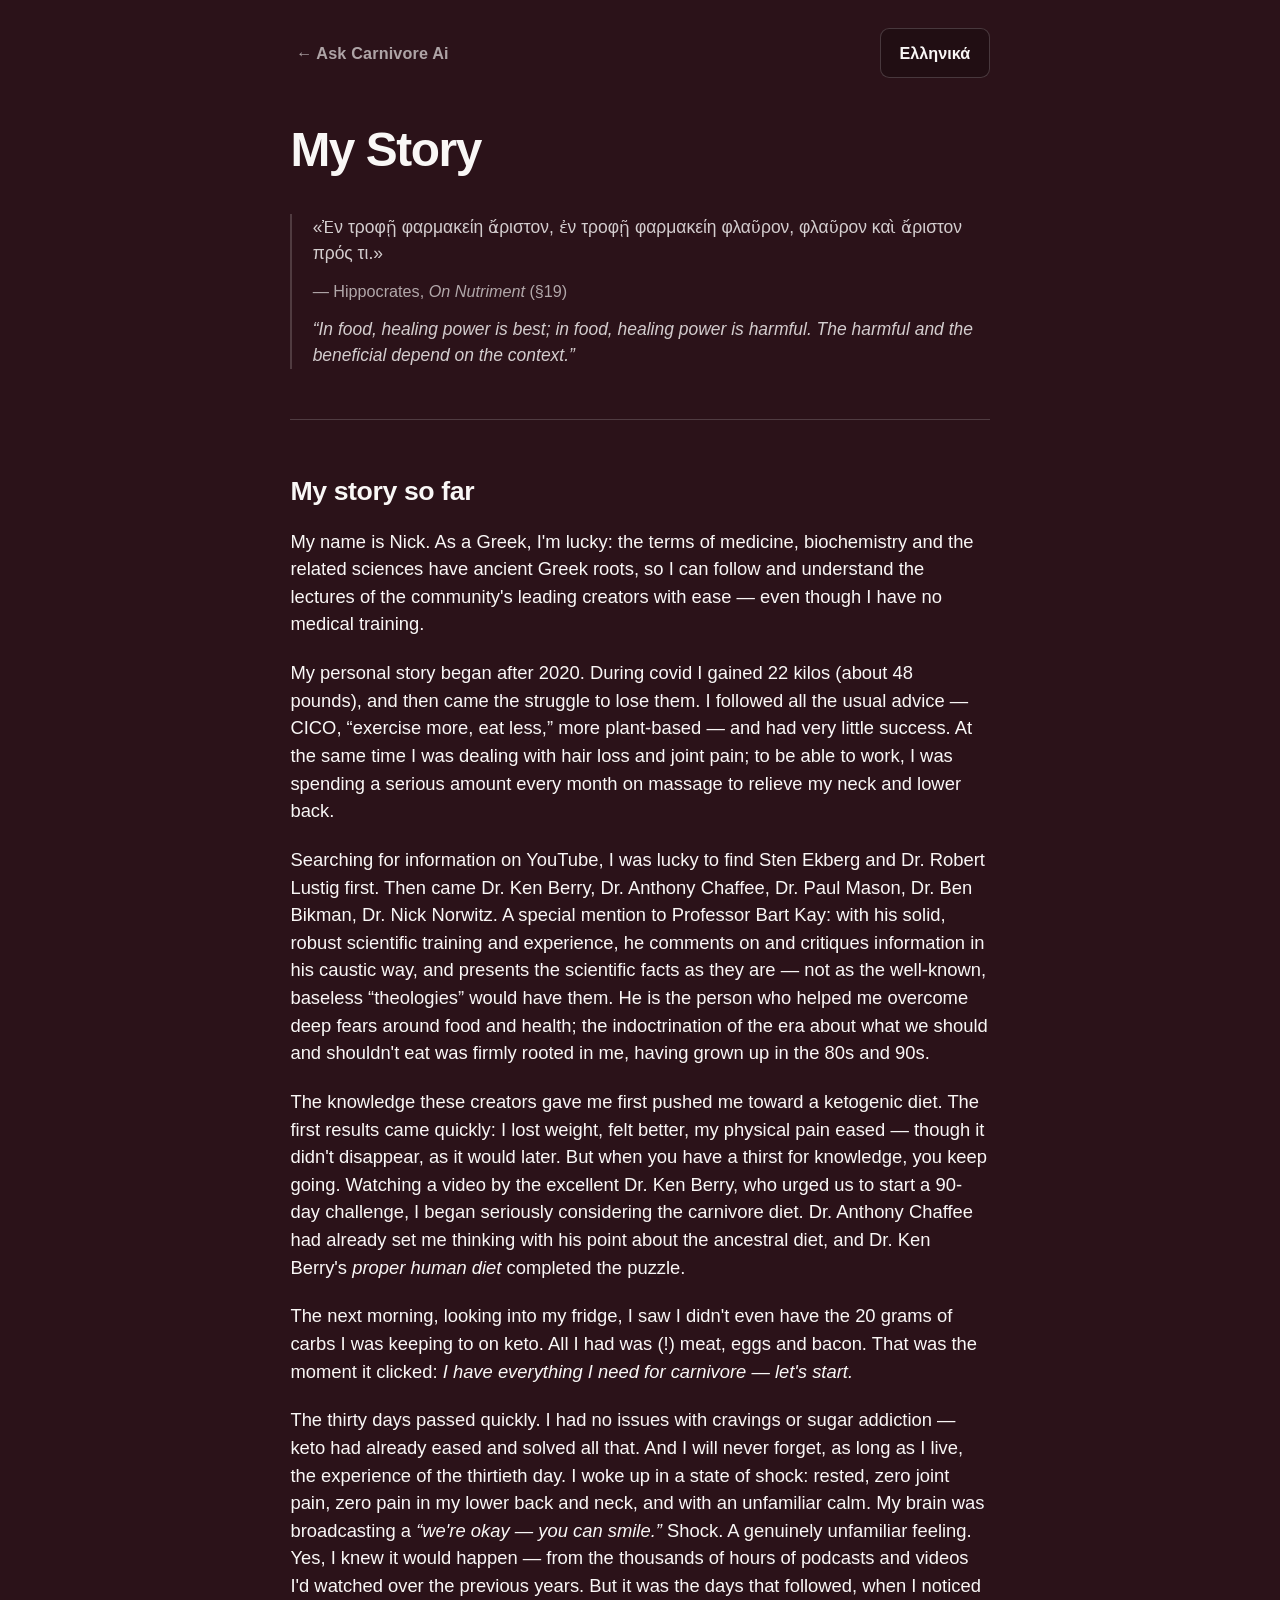
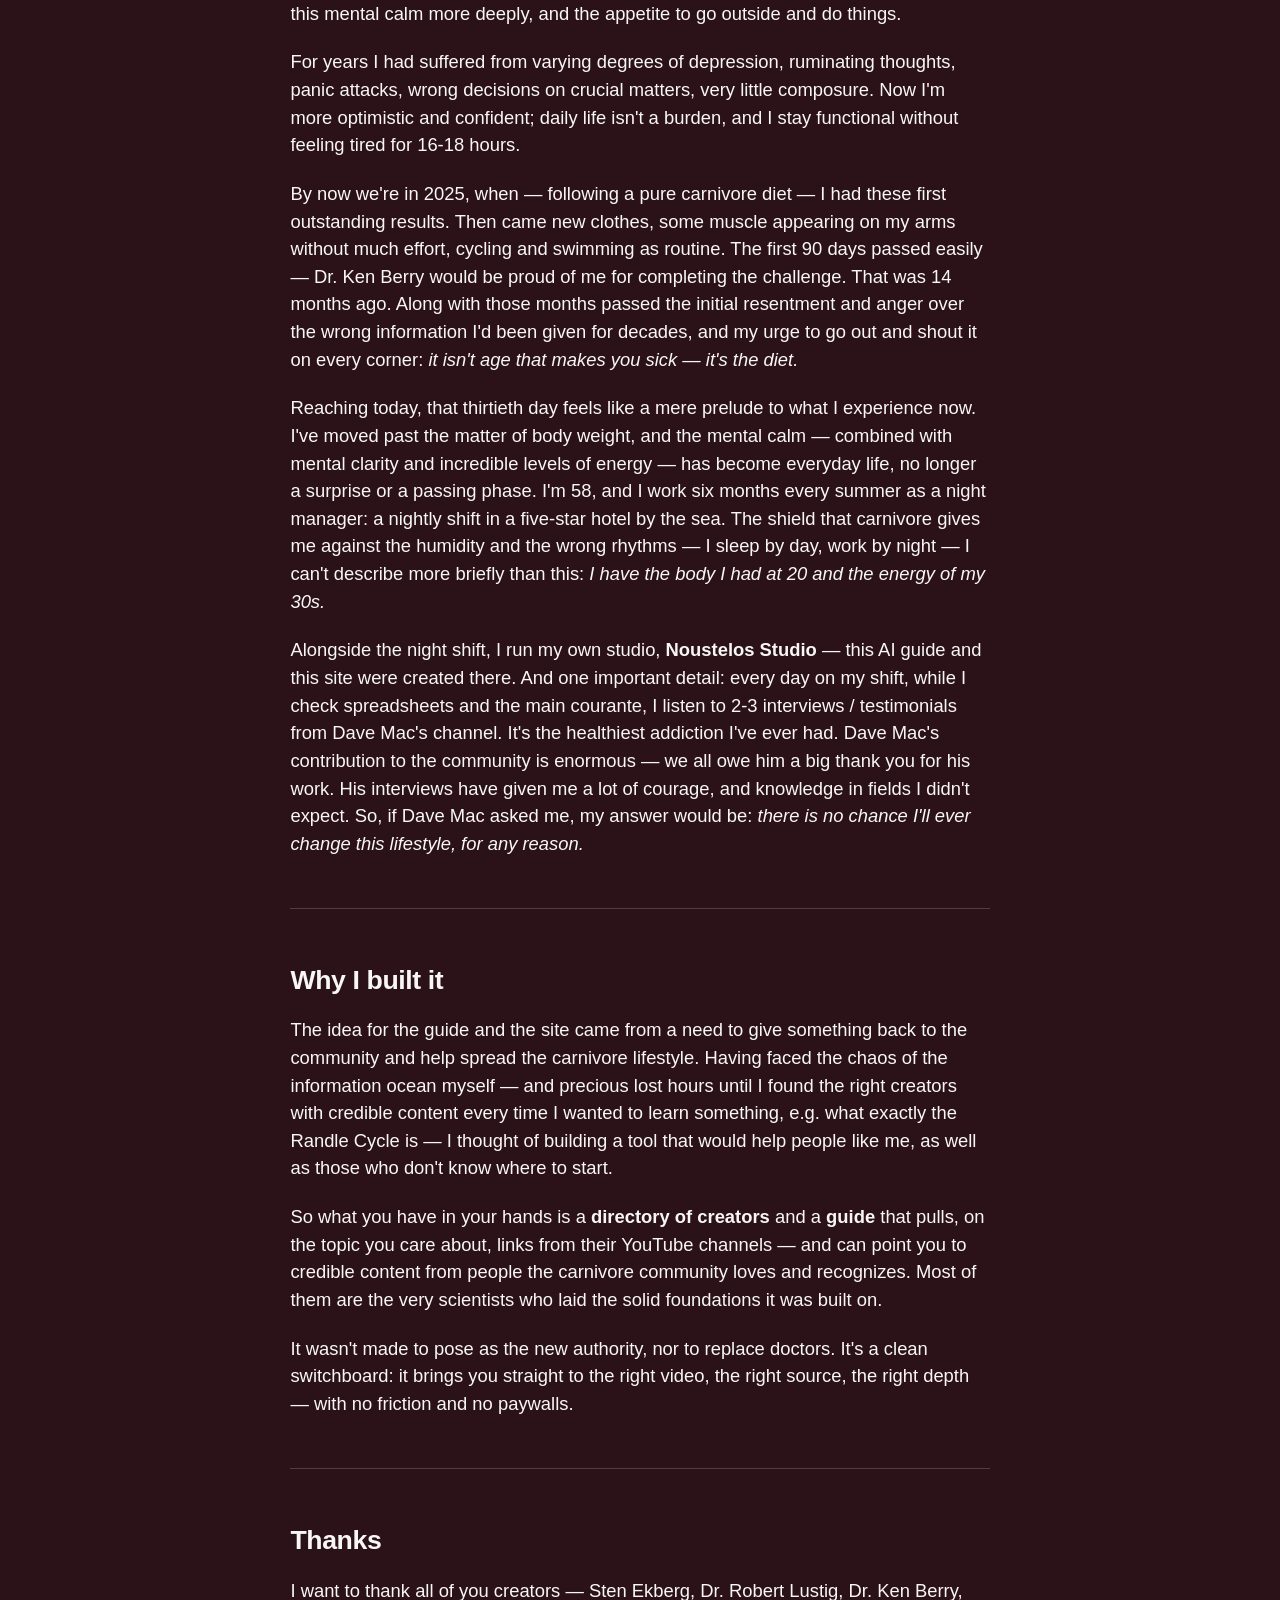
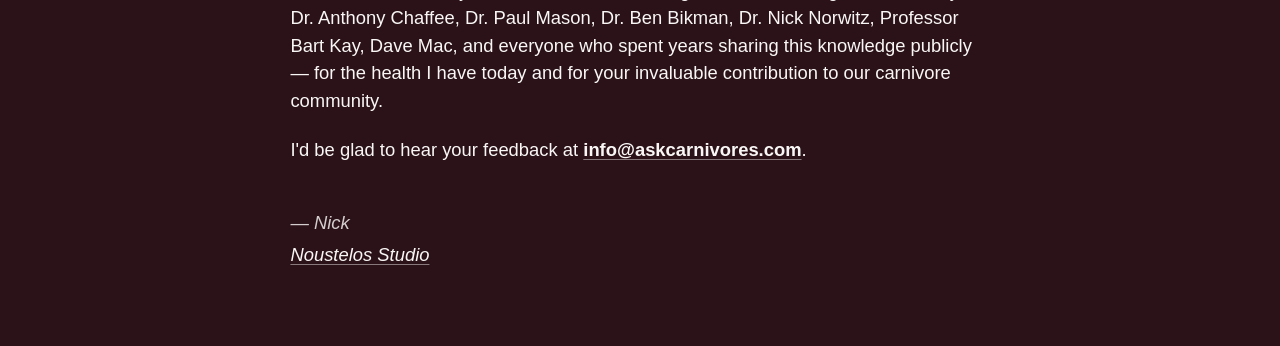
==== commit 5df14d1b: "Give My Story a ground built for reading /about goes from the bright wine to hsl(343 40% 12%). The b" ====
--- a/about.html
+++ b/about.html
@@ -36,7 +36,35 @@
   }
 
   :root {
-    --c1: hsl(343 72% 34%);          /* wine — the landing's resting colour */
+    /* Dark wine, and the ONLY page here that is still any kind of wine. That
+       is a deliberate split, not a page that got missed when the rest moved to
+       eucalyptus (31/08/2026) — do not "fix" it for consistency.
+
+       The rule: colour marks what the surface is FOR.
+
+         eucalyptus  the working surfaces — the landing, /embed inside the
+                     portal's panel, /highlights. Places where a person is
+                     asking a question or scanning video links. Calm, cool,
+                     built to be looked THROUGH.
+         wine        the narrative surface — this page, and only this page.
+                     A personal story, read start to finish. Warm, and it says
+                     "you are reading here, not searching."
+
+       Someone arriving from the ask box should feel the room change. If every
+       surface were the same colour, the story would read as one more panel of
+       the tool instead of the thing behind it.
+
+       Dark rather than the old bright hsl(343 72% 34%): this page is the
+       longest read on the site, and the bright wine was chosen as a landing
+       backdrop with three or four lines of text on it, not as something to
+       hold two thousand words. White text on this is 16.34:1, --fg-soft at
+       .82 is 11.24:1 — the most readable ground anywhere in either repo,
+       which is what a long read should have.
+
+       The portal's own My Story page is NOT this colour and is not meant to
+       be: it lives in that site's light bone palette, with its own header,
+       footer and menu. The two pages mirror their COPY, never their chrome. */
+    --c1: hsl(343 40% 12%);          /* dark wine — the narrative surface */
 
     --fg:       hsl(20 20% 97%);
     --fg-soft:  hsl(20 18% 97% / .82);
@@ -309,7 +337,7 @@
 
     <p>Φτάνοντας στο σήμερα, εκείνη η τριακοστή ημέρα μοιάζει απλό προεόρτιο για όσα βιώνω τώρα. Έχω ξεπεράσει το θέμα του σωματικού βάρους, και η ψυχική ηρεμία — σε συνδυασμό με πνευματική διαύγεια και απίστευτα επίπεδα ενέργειας — έχει γίνει καθημερινότητα, που έπαψε πια να είναι έκπληξη ή περιοδικό φαινόμενο. Είμαι 58 ετών και εργάζομαι έξι μήνες κάθε καλοκαίρι ως night manager: καθημερινή νυχτερινή βάρδια σε πεντάστερο ξενοδοχείο, δίπλα στη θάλασσα. Την ασπίδα της carnivore απέναντι στην υγρασία και στους λάθος βιορυθμούς — κοιμάμαι μέρα, δουλεύω νύχτα — δεν την περιγράφω συντομότερα από αυτή τη φράση: <em>έχω το σώμα που είχα στα 20 και την ενέργεια των 30 μου.</em></p>
 
-    <p>Παράλληλα με τη νυχτερινή βάρδια, τρέχω το προσωπικό μου studio, το <strong>Noustelos Studio</strong> — από εκεί δημιουργήθηκαν αυτός ο AI guide και το site. Και μια σημαντική λεπτομέρεια: καθημερινά στη βάρδια, όταν ελέγχω λογιστικά φύλλα και το main courante, ακούω 2-3 συνεντεύξεις / testimonials από το κανάλι του Dave Mac. Είναι το πιο υγιές addiction που είχα ποτέ στη ζωή μου. Η συνεισφορά του Dave Mac στην κοινότητα είναι τεράστια — του οφείλουμε όλοι ένα μεγάλο ευχαριστώ για το έργο του. Οι συνεντεύξεις του μού έχουν δώσει πολύ κουράγιο, αλλά και γνώσεις σε πεδία που δεν περίμενα. Οπότε, αν ο Dave Mac με ρωτούσε, θα του απαντούσα: <em>δεν υπάρχει περίπτωση να αλλάξω αυτό το lifestyle στο μέλλον, για κανέναν λόγο.</em></p>
+    <p>Παράλληλα με τη νυχτερινή βάρδια, τρέχω το προσωπικό μου studio, το <strong>Noustelos Studio</strong> — από εκεί δημιουργήθηκαν αυτός ο AI οδηγός και το site. Και μια σημαντική λεπτομέρεια: καθημερινά στη βάρδια, όταν ελέγχω λογιστικά φύλλα και το main courante, ακούω 2-3 συνεντεύξεις / testimonials από το κανάλι του Dave Mac. Είναι το πιο υγιές addiction που είχα ποτέ στη ζωή μου. Η συνεισφορά του Dave Mac στην κοινότητα είναι τεράστια — του οφείλουμε όλοι ένα μεγάλο ευχαριστώ για το έργο του. Οι συνεντεύξεις του μού έχουν δώσει πολύ κουράγιο, αλλά και γνώσεις σε πεδία που δεν περίμενα. Οπότε, αν ο Dave Mac με ρωτούσε, θα του απαντούσα: <em>δεν υπάρχει περίπτωση να αλλάξω αυτό το lifestyle στο μέλλον, για κανέναν λόγο.</em></p>
 
     <hr>
 
